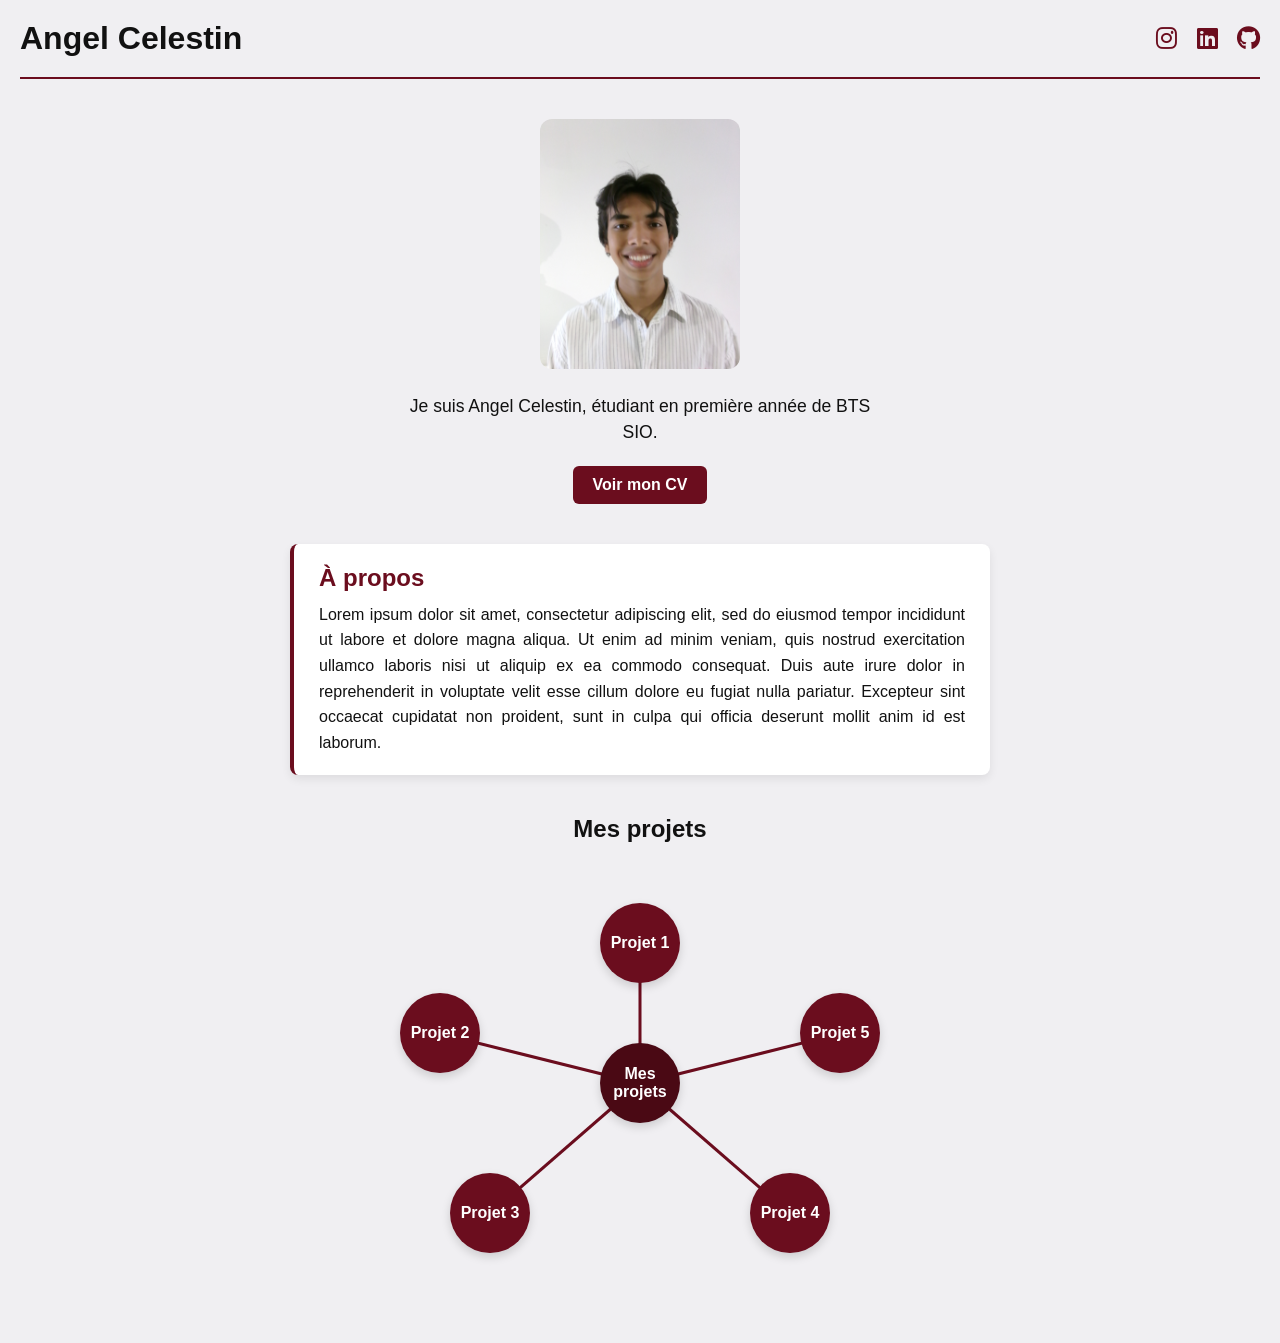
==== index.html @ 78a4538c "Ajout de la page CV, de la zone À propos et des pages projets Co-Authored-By: Claude Opus 5.5 <norep" ====
<!DOCTYPE html>
<html lang="fr">

<head>
    <meta charset="UTF-8">
    <meta name="viewport" content="width=device-width, initial-scale=1.0">
    <title>Portfolio Angel Celestin</title>
    <link rel="stylesheet" href="https://cdnjs.cloudflare.com/ajax/libs/font-awesome/6.5.2/css/all.min.css">

    <link rel="stylesheet" href="style.css">
</head>

<body>

    <div id="bienvenue">
        <img src="Documents/bienvenue.png" alt="Bienvenue">
    </div>

  
    <header class="header">
        <h1>Angel Celestin</h1>
        <div class="socials">
            <a href="https://www.instagram.com/amaxi.mln" target="_blank" rel="noopener" aria-label="Instagram"><i class="fa-brands fa-instagram"></i></a>
            <a href="https://www.linkedin.com/in/maximilien-c%C3%A9lestin-8878503a7/" target="_blank" rel="noopener" aria-label="LinkedIn"><i class="fa-brands fa-linkedin"></i></a>
            <a href="https://github.com/laimounet" target="_blank" rel="noopener" aria-label="GitHub"><i class="fa-brands fa-github"></i></a>
        </div>
    </header>

    <main>
        <section class="profile">
            <img src="101_0067.JPG" alt="Photo Angel Celestin" width="200" height="250">
            <div class="bio">
                Je suis Angel Celestin, étudiant en première année de BTS SIO.
            </div>
            <a href="cv.html" class="btn-cv">Voir mon CV</a>
            <p id="date"></p>
        </section>

        <section class="texte">
            <h2>À propos</h2>
            <p>Lorem ipsum dolor sit amet, consectetur adipiscing elit, sed do eiusmod tempor incididunt ut labore et dolore magna aliqua. Ut enim ad minim veniam, quis nostrud exercitation ullamco laboris nisi ut aliquip ex ea commodo consequat. Duis aute irure dolor in reprehenderit in voluptate velit esse cillum dolore eu fugiat nulla pariatur. Excepteur sint occaecat cupidatat non proident, sunt in culpa qui officia deserunt mollit anim id est laborum.</p>
        </section>

        <section class="mindmap-section">
            <h2>Mes projets</h2>
            <div class="mindmap">
                <div class="tige tige1"></div>
                <div class="tige tige2"></div>
                <div class="tige tige3"></div>
                <div class="tige tige4"></div>
                <div class="tige tige5"></div>

                <div class="bulle centre">Mes projets</div>
                <a href="projet1.html" class="bulle projet1">Projet 1</a>
                <a href="projet2.html" class="bulle projet2">Projet 2</a>
                <a href="projet3.html" class="bulle projet3">Projet 3</a>
                <a href="projet4.html" class="bulle projet4">Projet 4</a>
                <a href="projet5.html" class="bulle projet5">Projet 5</a>
            </div>
        </section>
    </main>

    <script>
        var bienvenue = document.getElementById("bienvenue");

        // L'écran de bienvenue ne s'affiche qu'une fois par visite
        if (sessionStorage.getItem("bienvenueVue")) {
            bienvenue.remove();
        } else {
            sessionStorage.setItem("bienvenueVue", "oui");

            setTimeout(function () {
                bienvenue.classList.add("fondu");
            }, 1000);

            setTimeout(function () {
                bienvenue.remove();
            }, 2000);
        }
    </script>

</body>

</html>
---- style.css ----
* {
    box-sizing: border-box;
    margin: 0;
    padding: 0;
}

body {
    padding: 20px;
    font-family: 'Segoe UI', Tahoma, Geneva, Verdana, sans-serif;
    background-color: #f0eff2;
    color: #111111;
}

/* Écran de bienvenue affiché par-dessus la page au chargement */
#bienvenue {
    position: fixed;
    top: 0;
    left: 0;
    width: 100%;
    height: 100%;
    z-index: 9999;
    background-color: #dfdaca;
    transition: opacity 1s ease;
}

#bienvenue img {
    width: 100%;
    height: 100%;
    object-fit: cover;
}

/* Ajoutée par le JavaScript pour lancer le fondu */
#bienvenue.fondu {
    opacity: 0;
    pointer-events: none;
}

.header {
    display: flex;
    justify-content: space-between;
    align-items: center;
    flex-wrap: wrap;
    gap: 10px;
    padding-bottom: 20px;
    border-bottom: 2px solid #6b0d1e;
}

.socials a {
    color: #6b0d1e;
    font-size: 1.5rem;
    margin-left: 15px;
    text-decoration: none;
    transition: opacity 0.2s ease;
}

.socials a:hover {
    opacity: 0.7;
}

.profile {
    text-align: center;
    margin: 40px 0;
}

.profile img {
    border-radius: 12px;
    object-fit: cover;
}

.bio {
    margin: 20px auto;
    max-width: 500px;
    font-size: 1.1rem;
    line-height: 1.5;
}

.btn-cv {
    display: inline-block;
    background-color: #6b0d1e;
    color: #ffffff;
    padding: 10px 20px;
    border-radius: 6px;
    font-weight: bold;
    text-decoration: none;
    transition: background-color 0.2s ease;
}

.btn-cv:hover {
    background-color: #4a0914;
}

#date {
    margin-top: 15px;
    font-size: 0.9rem;
    color: #666;
}

.texte {
    max-width: 700px;
    margin: 40px auto;
    padding: 20px 25px;
    background-color: #ffffff;
    border-left: 4px solid #6b0d1e;
    border-radius: 8px;
    box-shadow: 0 4px 10px rgba(0, 0, 0, 0.08);
}

.texte h2 {
    margin-bottom: 10px;
    color: #6b0d1e;
}

.texte p {
    line-height: 1.6;
    text-align: justify;
}

.mindmap-section {
    text-align: center;
    margin-top: 40px;
}

.mindmap {
    position: relative;
    width: 600px;
    height: 400px;
    margin: 40px auto;
}

.bulle {
    position: absolute;
    width: 80px;
    height: 80px;
    background-color: #6b0d1e;
    color: #ffffff;
    border-radius: 50%;
    text-decoration: none;
    display: flex;
    align-items: center;
    justify-content: center;
    font-weight: bold;
    box-shadow: 0 4px 10px rgba(0, 0, 0, 0.15);
    transition: transform 0.2s ease;
    text-align: center;
    z-index: 2;
}

a.bulle:hover {
    transform: scale(1.2);
}

.centre {
    top: 160px;
    left: 260px;
    background-color: #4a0914;
}

.projet1 { top: 20px;  left: 260px; }
.projet2 { top: 110px; left: 60px;  }
.projet3 { top: 290px; left: 110px; }
.projet4 { top: 290px; left: 410px; }
.projet5 { top: 110px; left: 460px; }

/* Chaque tige part du centre de la bulle centrale (300px, 200px) */
.tige {
    position: absolute;
    top: 198.5px;
    left: 300px;
    height: 3px;
    background-color: #6b0d1e;
    transform-origin: left center;
    z-index: 1;
}

.tige1 { width: 140px; transform: rotate(-90deg);  }
.tige2 { width: 206px; transform: rotate(-166deg); }
.tige3 { width: 198px; transform: rotate(139deg);  }
.tige4 { width: 198px; transform: rotate(41deg);   }
.tige5 { width: 206px; transform: rotate(-14deg);  }

/* Petits écrans : la mindmap est réduite pour ne pas déborder */
@media (max-width: 640px) {
    /* transform: scale ne réduit pas la place occupée : on coupe ce qui dépasse */
    .mindmap-section {
        overflow: hidden;
    }

    .mindmap {
        transform: scale(0.55);
        transform-origin: top left;
        margin: 20px 0 -160px calc(50% - 165px);
    }
}
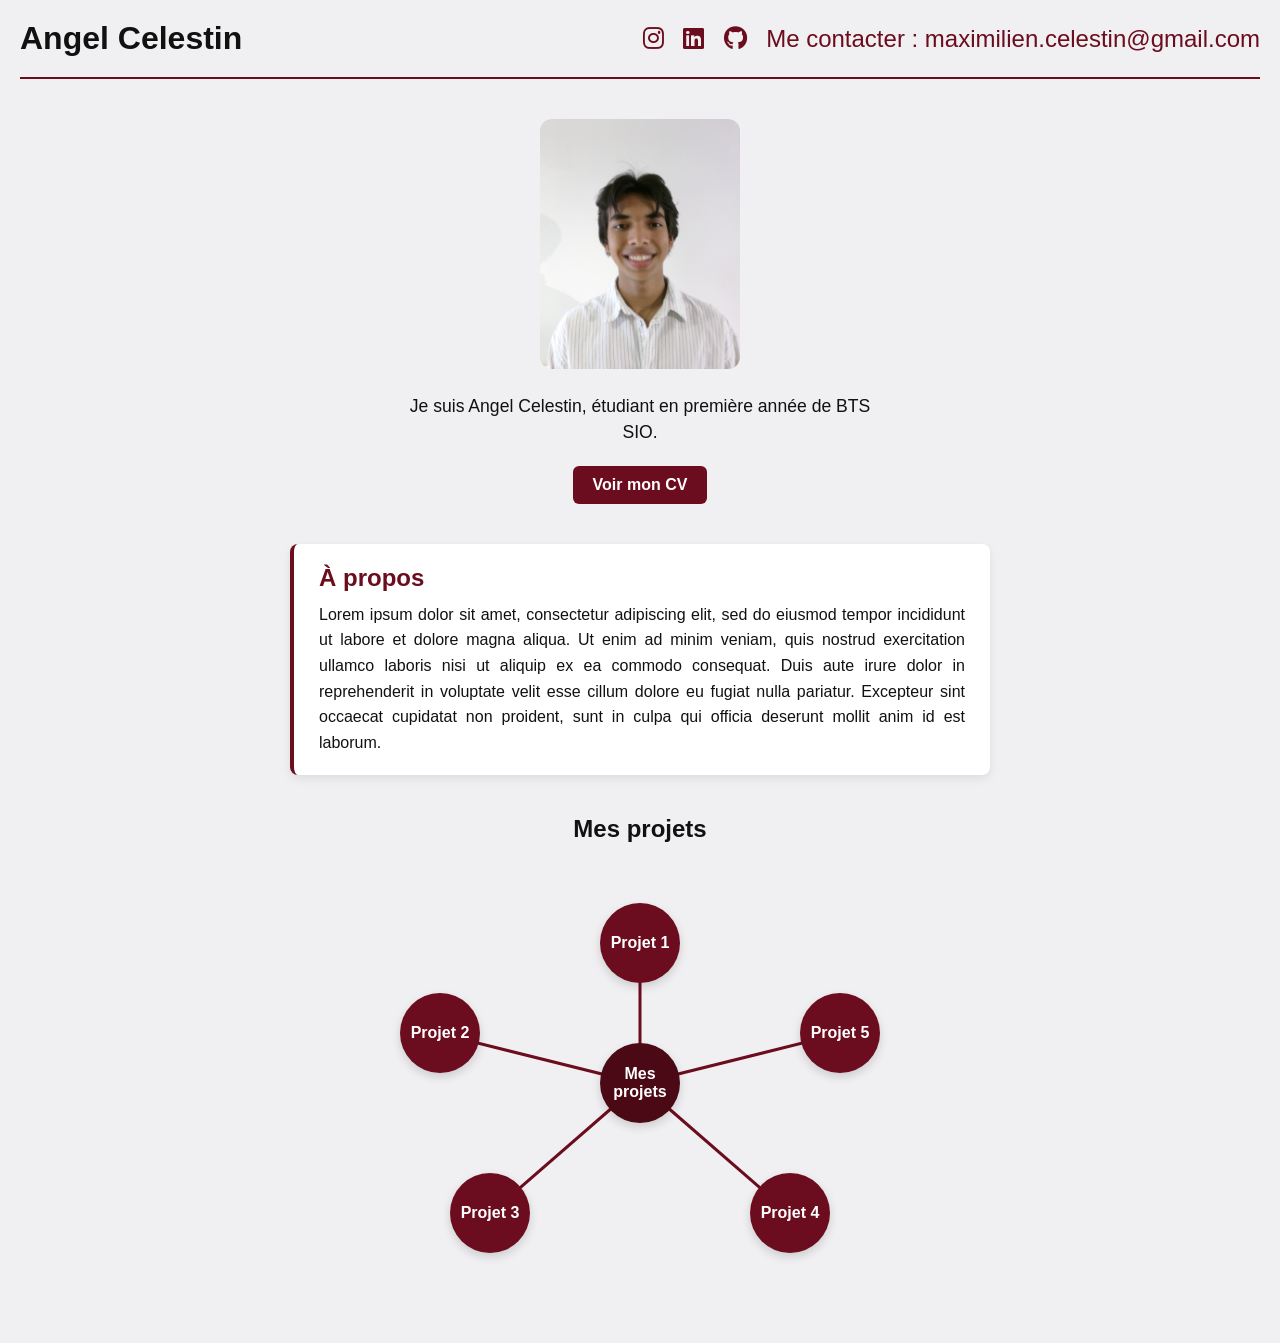
==== commit 7eb82133: "version finale 2" ====
--- a/index.html
+++ b/index.html
@@ -23,10 +23,12 @@
             <a href="https://www.instagram.com/amaxi.mln" target="_blank" rel="noopener" aria-label="Instagram"><i class="fa-brands fa-instagram"></i></a>
             <a href="https://www.linkedin.com/in/maximilien-c%C3%A9lestin-8878503a7/" target="_blank" rel="noopener" aria-label="LinkedIn"><i class="fa-brands fa-linkedin"></i></a>
             <a href="https://github.com/laimounet" target="_blank" rel="noopener" aria-label="GitHub"><i class="fa-brands fa-github"></i></a>
+            <a href="mailto:maximilien.celestin@gmail.com">Me contacter : maximilien.celestin@gmail.com</a>
         </div>
     </header>
 
     <main>
+    
         <section class="profile">
             <img src="101_0067.JPG" alt="Photo Angel Celestin" width="200" height="250">
             <div class="bio">
--- a/style.css
+++ b/style.css
@@ -11,7 +11,6 @@
     color: #111111;
 }
 
-/* Écran de bienvenue affiché par-dessus la page au chargement */
 #bienvenue {
     position: fixed;
     top: 0;
@@ -29,7 +28,6 @@
     object-fit: cover;
 }
 
-/* Ajoutée par le JavaScript pour lancer le fondu */
 #bienvenue.fondu {
     opacity: 0;
     pointer-events: none;
@@ -161,7 +159,7 @@
 .projet4 { top: 290px; left: 410px; }
 .projet5 { top: 110px; left: 460px; }
 
-/* Chaque tige part du centre de la bulle centrale (300px, 200px) */
+
 .tige {
     position: absolute;
     top: 198.5px;
@@ -178,7 +176,7 @@
 .tige4 { width: 198px; transform: rotate(41deg);   }
 .tige5 { width: 206px; transform: rotate(-14deg);  }
 
-/* Petits écrans : la mindmap est réduite pour ne pas déborder */
+
 @media (max-width: 640px) {
     /* transform: scale ne réduit pas la place occupée : on coupe ce qui dépasse */
     .mindmap-section {
